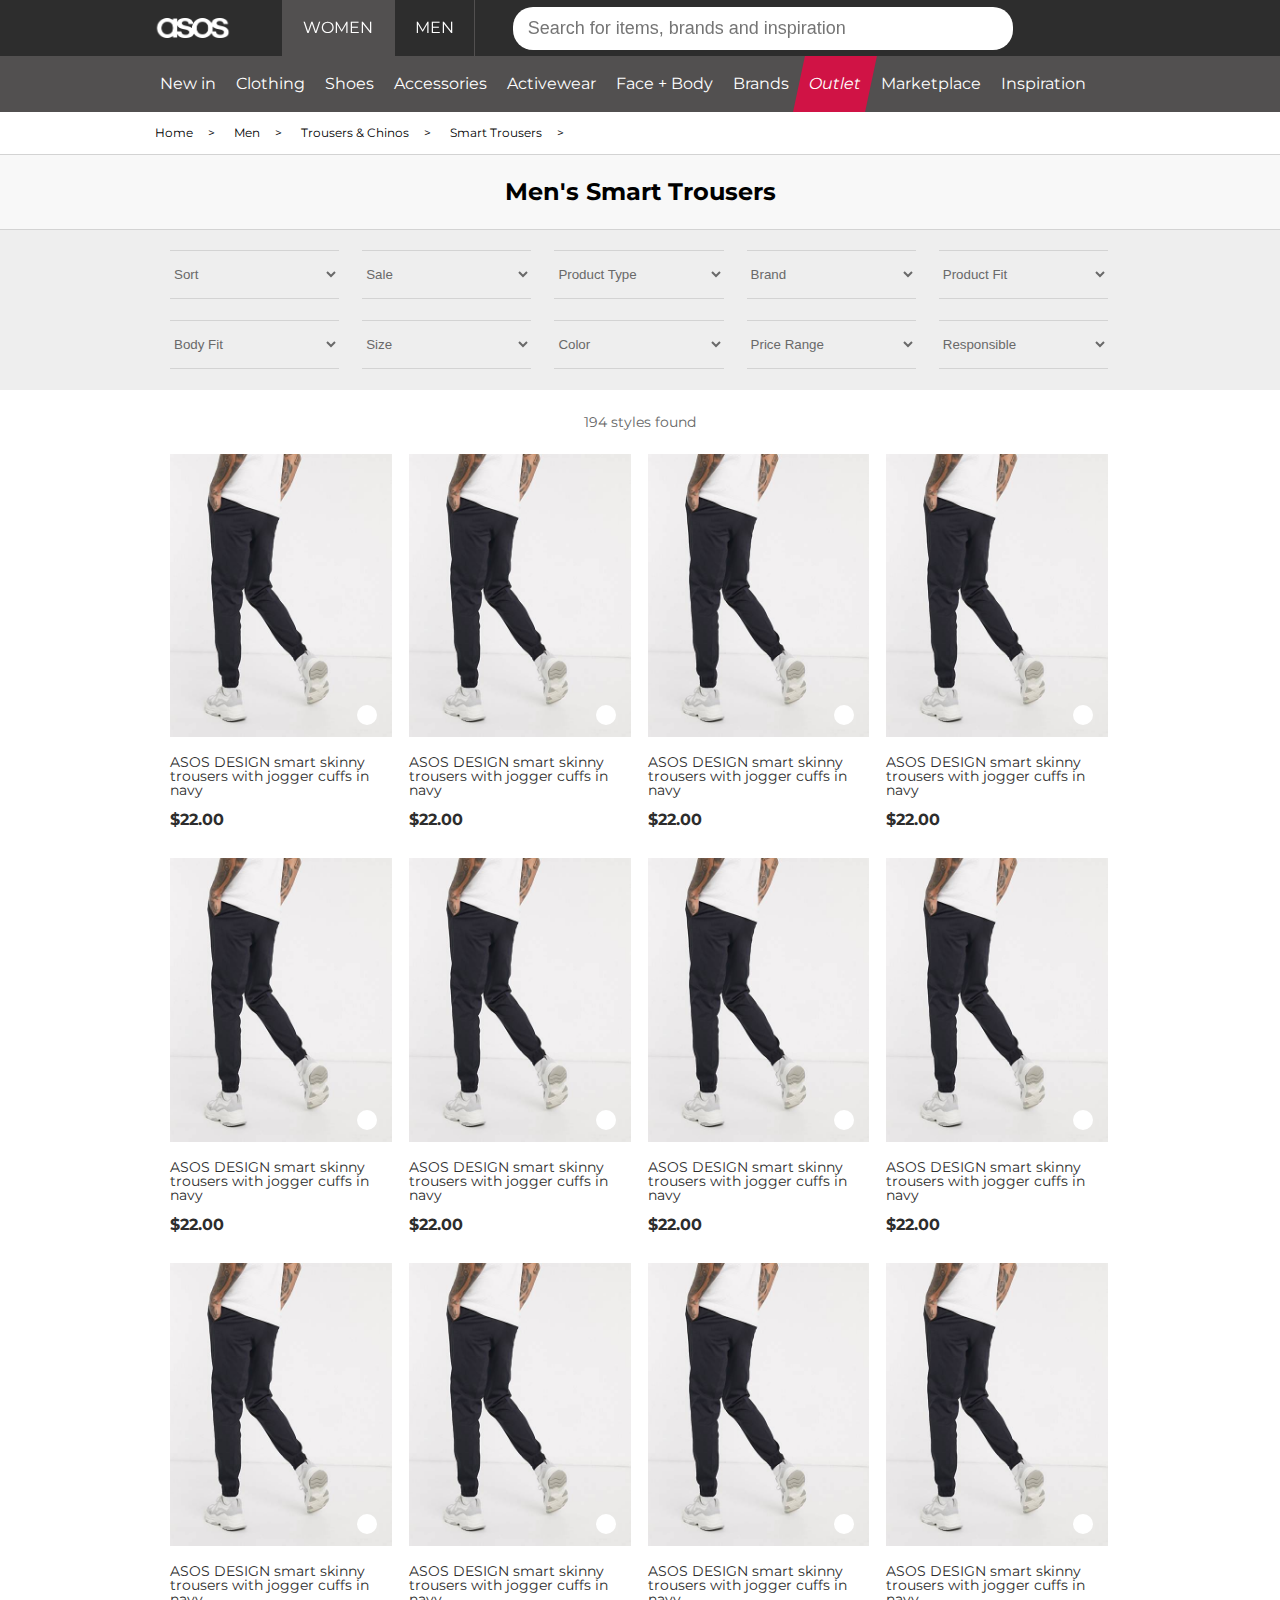
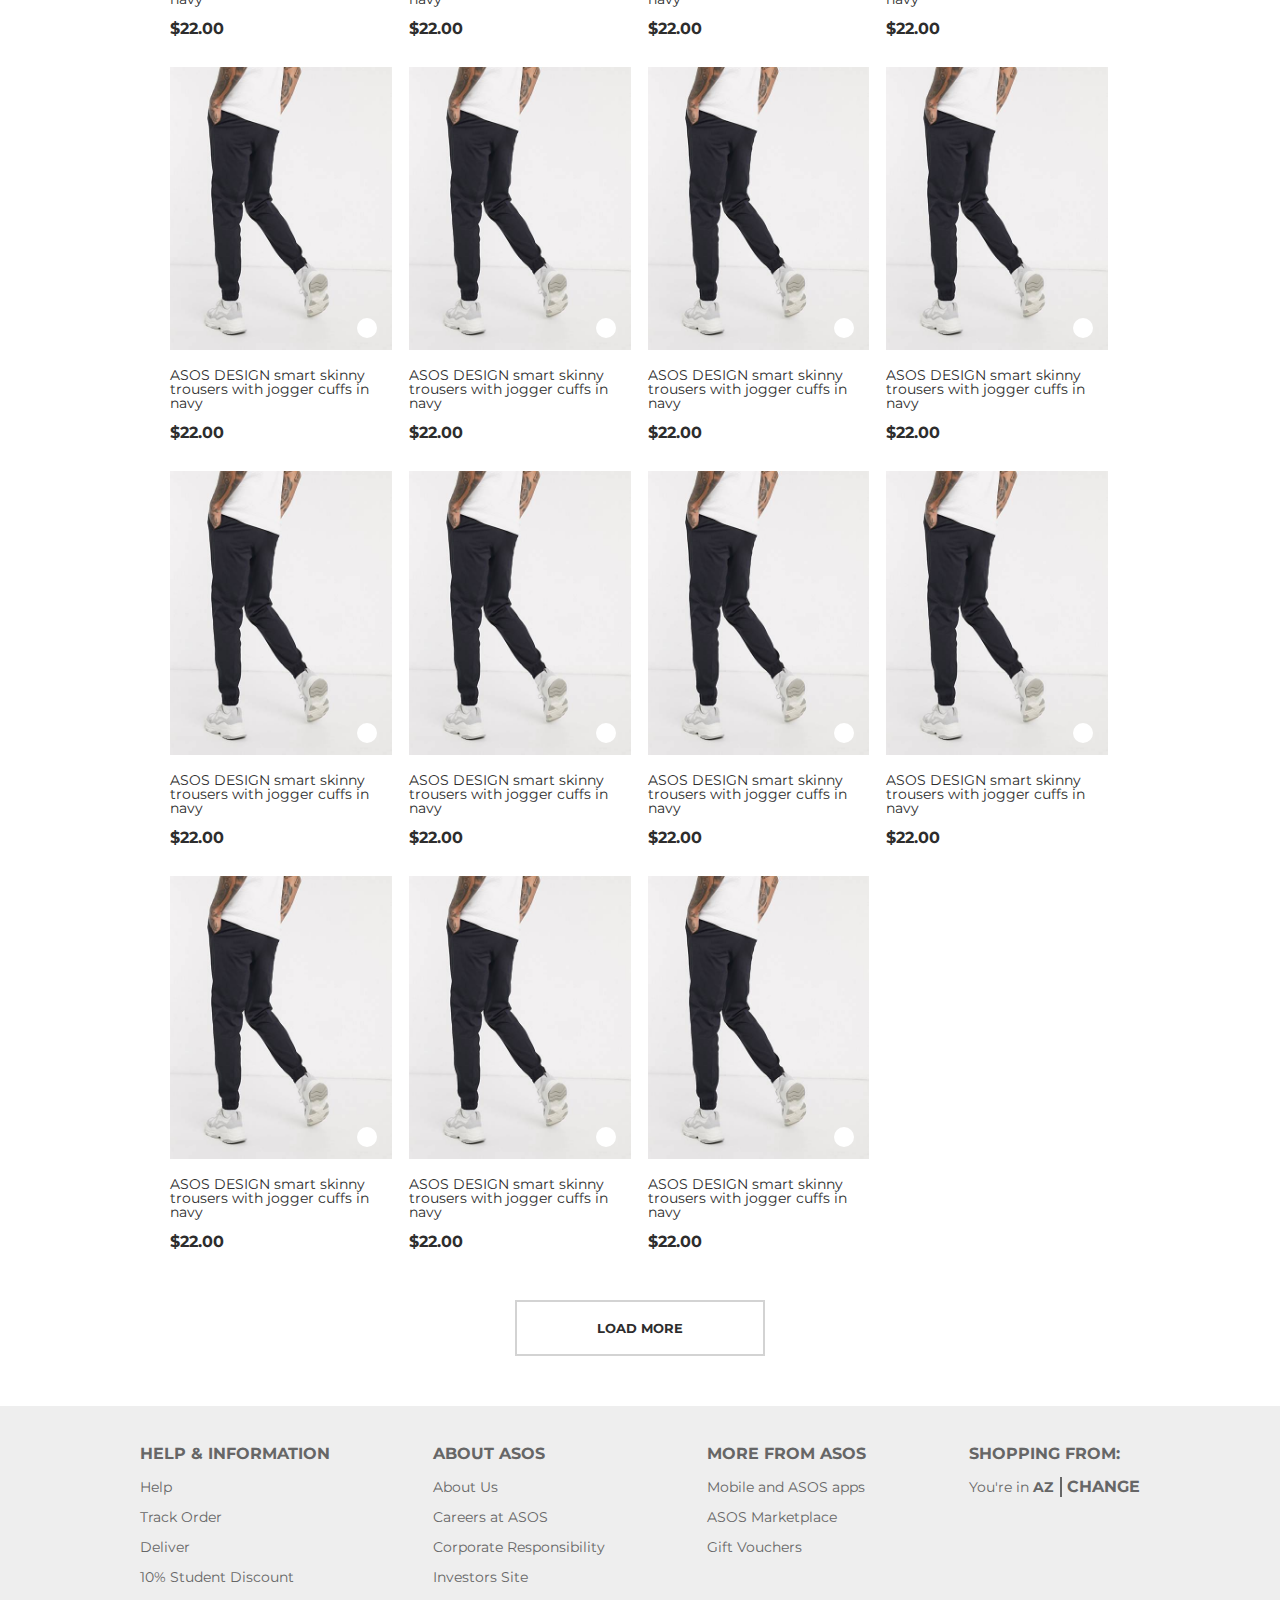
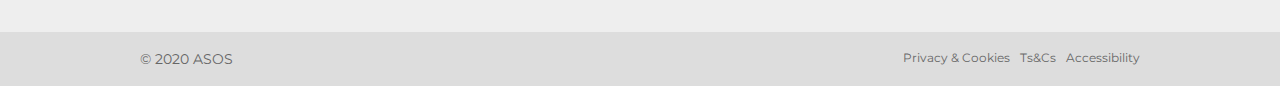
==== clothes-category-page.html @ c5eb44ff "l" ====
<!DOCTYPE html>
<html lang="en">
<head>
    <meta name="viewport" content="width=device-width, initial-scale=1">
    <meta charset="UTF-8">
    <title>Asos</title>
    <link href="https://fonts.googleapis.com/css?family=Montserrat:400,500,600,700,800,900&display=swap"
          rel="stylesheet">
    <link
            rel="stylesheet"
            href="https://use.fontawesome.com/releases/v5.6.3/css/all.css"
            integrity="sha384-UHRtZLI+pbxtHCWp1t77Bi1L4ZtiqrqD80Kn4Z8NTSRyMA2Fd33n5dQ8lWUE00s/"
            crossorigin="anonymous"
    />
    <link rel="stylesheet" href="css/reset.css">
    <link rel="stylesheet" href="css/category-page.css">
    <link rel="stylesheet" href="css/category-page-media.css">
</head>
<body>
<div class="small-screen-search-window">
    <div class="search-window-top">
        <i class="fas fa-times search-window-close-btn"></i>
    </div>
    <div class="search-window-body">
        <div class=" nav-search-bar search-window-search-bar">
            <form action="" class="search-bar-form">
                <input placeholder="Search for items, brands and inspiration" type="text" class="nav-search-bar-input">
            </form>
            <i class="fas fa-search search-bar-icon"></i>
        </div>
    </div>
</div>
<nav class="nav">

    <div class="nav-container container">
        <div class="small-screen-left-menu">
            <div class="left-menu-top">
                <div class="left-menu-close-btn">
                    <i class="fas fa-times"></i>
                </div>
            </div>
            <div class="left-menu-body">
                <div class="left-menu-body-top">
                    <div class="left-menu-body-top-item">
                        <p class="left-menu-body-top-title">Men</p>
                    </div>
                    <div class="left-menu-body-top-item">
                        <p class="left-menu-body-top-title">Women</p>
                    </div>
                </div>
                <div class="left-menu-body-main">
                    <div class="left-menu-body-main-item">
                        <p class="left-menu-body-item-title">Home</p>
                    </div>
                    <div class="left-menu-body-main-item">
                        <p class="left-menu-body-item-title">New In</p>
                    </div>
                    <div class="left-menu-body-main-item">
                        <p class="left-menu-body-item-title"> Clothing</p>
                    </div>
                    <div class="left-menu-body-main-item">
                        <p class="left-menu-body-item-title">Shoes</p>
                    </div>
                    <div class="left-menu-body-main-item">
                        <p class="left-menu-body-item-title">Accessories</p>
                    </div>
                    <div class="left-menu-body-main-item">
                        <p class="left-menu-body-item-title">Activewear</p>
                    </div>
                    <div class="left-menu-body-main-item">
                        <p class="left-menu-body-item-title">Face + Body</p>
                    </div>
                    <div class="left-menu-body-main-item">
                        <p class="left-menu-body-item-title">Brands</p>
                    </div>
                    <div class="left-menu-body-main-item">
                        <p class="left-menu-body-item-title">Outlet</p>
                    </div>
                    <div class="left-menu-body-main-item">
                        <p class="left-menu-body-item-title">Marketplace</p>
                    </div>
                </div>
            </div>
        </div>

        <div class="nav-logo">
            <div class="small-screen-burger-btn">
                <span class="burger-layer"></span>
                <span class="burger-layer"></span>
                <span class="burger-layer"></span>
            </div>
            <img class="nav-logo-img" src="img/logo.png" alt="">
        </div>
        <div class="gender-tabs">
            <div class="gender-tabs-item gender-tabs-item-active">
                <p class="gender-tabs-item-txt">WOMEN</p>
            </div>
            <div class="gender-tabs-item">
                <p class="gender-tabs-item-txt">MEN</p>
            </div>
        </div>
        <div class="nav-search-bar">
            <form action="" class="search-bar-form">
                <input placeholder="Search for items, brands and inspiration" type="text" class="nav-search-bar-input">
            </form>
            <i class="fas fa-search search-bar-icon"></i>
        </div>
        <div class="nav-right">
            <i class="fas fa-search nav-right-icon small-screen-search-icon "></i>
            <i class="far fa-user nav-right-icon nav-right-user-icon"></i>
            <i class="far fa-heart nav-right-icon"></i>
            <i class="fas fa-shopping-bag nav-right-icon"></i>

        </div>
    </div>
</nav>
<nav class="nav-extension-wrapper">

    <div class="nav-extension container">
        <ul class="nav-extension-list ">
            <li class="nav-extension-list-item">New in</li>
            <li class="nav-extension-list-item">Clothing</li>
            <li class="nav-extension-list-item">Shoes</li>
            <li class="nav-extension-list-item">Accessories</li>
            <li class="nav-extension-list-item">Activewear</li>
            <li class="nav-extension-list-item">Face + Body</li>
            <li class="nav-extension-list-item">Brands</li>
            <li class="nav-extension-list-item nav-extension-list-item-active">Outlet</li>
            <li class="nav-extension-list-item">Marketplace</li>
            <li class="nav-extension-list-item">Inspiration</li>
        </ul>
        <div class="nav-extension-item-expanded new-in-expanded  invisible">
            <div class="expanded-window-new-products">
                <h4 class="expanded-item-title">NEW PRODUCTS</h4>
                <ul class="new-products-category-list">
                    <li class="new-products-category-item">View All</li>
                    <li class="new-products-category-item">Clothing</li>
                    <li class="new-products-category-item">Shoes</li>
                    <li class="new-products-category-item">Accessories</li>
                    <li class="new-products-category-item">Face + Body</li>
                    <li class="new-products-category-item">Back in Stock</li>
                    <li class="new-products-category-item">Outlet</li>
                    <li class="new-products-category-item">ASOS Design</li>
                    <li class="new-products-category-item">Trending Now</li>
                </ul>
            </div>
            <div class="expanded-window-shop-by-range">
                <h4 class="expanded-item-title">SHOP BY RANGE</h4>
                <div class="shop-by-range-content">
                    <div class="shop-by-range-item">
                        <img src="img/shp-by-range.jpg" alt="" class="shop-by-range-img">
                    </div>
                    <div class="shop-by-range-item">
                        <img src="img/shp-by-range.jpg" alt="" class="shop-by-range-img">
                    </div>
                    <div class="shop-by-range-item">
                        <img src="img/shp-by-range.jpg" alt="" class="shop-by-range-img">
                    </div>
                    <div class="shop-by-range-item">
                        <img src="img/shp-by-range.jpg" alt="" class="shop-by-range-img">
                    </div>
                </div>
            </div>
            <div class="expanded-window-new-edits">

            </div>
        </div>
        <div class="nav-extension-item-expanded clothing-expanded  invisible">
            <div class="expanded-window-new-products">
                <h4 class="expanded-item-title">SHOP BY PRODUCT</h4>
                <ul class="new-products-category-list">
                    <li class="new-products-category-item">Some text</li>
                    <li class="new-products-category-item">some text</li>
                    <li class="new-products-category-item">dumb text</li>
                    <li class="new-products-category-item">Accessories</li>
                    <li class="new-products-category-item">Face + Body</li>
                    <li class="new-products-category-item">Back in Stock</li>
                    <li class="new-products-category-item">Outlet</li>
                    <li class="new-products-category-item">ASOS Design</li>
                    <li class="new-products-category-item">Trending Now</li>
                </ul>
            </div>
            <div class="expanded-window-shop-by-range">
                <h4 class="expanded-item-title">SHOP BY RANGE</h4>
                <div class="shop-by-range-content">
                    <div class="shop-by-range-item">
                        <img src="img/shp-by-range.jpg" alt="" class="shop-by-range-img">
                    </div>
                    <div class="shop-by-range-item">
                        <img src="img/shp-by-range.jpg" alt="" class="shop-by-range-img">
                    </div>
                    <div class="shop-by-range-item">
                        <img src="img/shp-by-range.jpg" alt="" class="shop-by-range-img">
                    </div>
                    <div class="shop-by-range-item">
                        <img src="img/shp-by-range.jpg" alt="" class="shop-by-range-img">
                    </div>
                </div>
            </div>
            <div class="expanded-window-new-edits">

            </div>
        </div>
        <div class="nav-extension-item-expanded shoes-expanded  invisible">
            <div class="expanded-window-new-products">
                <h4 class="expanded-item-title">3333333</h4>
                <ul class="new-products-category-list">
                    <li class="new-products-category-item">View All</li>
                    <li class="new-products-category-item">Clothing</li>
                    <li class="new-products-category-item">Shoes</li>
                    <li class="new-products-category-item">Accessories</li>
                    <li class="new-products-category-item">Face + Body</li>
                    <li class="new-products-category-item">Back in Stock</li>
                    <li class="new-products-category-item">Outlet</li>
                    <li class="new-products-category-item">ASOS Design</li>
                    <li class="new-products-category-item">Trending Now</li>
                </ul>
            </div>
            <div class="expanded-window-shop-by-range">
                <h4 class="expanded-item-title">SHOP BY RANGE</h4>
                <div class="shop-by-range-content">
                    <div class="shop-by-range-item">
                        <img src="img/shp-by-range.jpg" alt="" class="shop-by-range-img">
                    </div>
                    <div class="shop-by-range-item">
                        <img src="img/shp-by-range.jpg" alt="" class="shop-by-range-img">
                    </div>
                    <div class="shop-by-range-item">
                        <img src="img/shp-by-range.jpg" alt="" class="shop-by-range-img">
                    </div>
                    <div class="shop-by-range-item">
                        <img src="img/shp-by-range.jpg" alt="" class="shop-by-range-img">
                    </div>
                </div>
            </div>
            <div class="expanded-window-new-edits">

            </div>
        </div>
        <div class="nav-extension-item-expanded accessories-expanded  invisible">
            <div class="expanded-window-new-products">
                <h4 class="expanded-item-title">444444444</h4>
                <ul class="new-products-category-list">
                    <li class="new-products-category-item">View All</li>
                    <li class="new-products-category-item">Clothing</li>
                    <li class="new-products-category-item">Shoes</li>
                    <li class="new-products-category-item">Accessories</li>
                    <li class="new-products-category-item">Face + Body</li>
                    <li class="new-products-category-item">Back in Stock</li>
                    <li class="new-products-category-item">Outlet</li>
                    <li class="new-products-category-item">ASOS Design</li>
                    <li class="new-products-category-item">Trending Now</li>
                </ul>
            </div>
            <div class="expanded-window-shop-by-range">
                <h4 class="expanded-item-title">SHOP BY RANGE</h4>
                <div class="shop-by-range-content">
                    <div class="shop-by-range-item">
                        <img src="img/shp-by-range.jpg" alt="" class="shop-by-range-img">
                    </div>
                    <div class="shop-by-range-item">
                        <img src="img/shp-by-range.jpg" alt="" class="shop-by-range-img">
                    </div>
                    <div class="shop-by-range-item">
                        <img src="img/shp-by-range.jpg" alt="" class="shop-by-range-img">
                    </div>
                    <div class="shop-by-range-item">
                        <img src="img/shp-by-range.jpg" alt="" class="shop-by-range-img">
                    </div>
                </div>
            </div>
            <div class="expanded-window-new-edits">

            </div>
        </div>
        <div class="nav-extension-item-expanded activewear-expanded  invisible">
            <div class="expanded-window-new-products">
                <h4 class="expanded-item-title">55555555</h4>
                <ul class="new-products-category-list">
                    <li class="new-products-category-item">View All</li>
                    <li class="new-products-category-item">Clothing</li>
                    <li class="new-products-category-item">Shoes</li>
                    <li class="new-products-category-item">Accessories</li>
                    <li class="new-products-category-item">Face + Body</li>
                    <li class="new-products-category-item">Back in Stock</li>
                    <li class="new-products-category-item">Outlet</li>
                    <li class="new-products-category-item">ASOS Design</li>
                    <li class="new-products-category-item">Trending Now</li>
                </ul>
            </div>
            <div class="expanded-window-shop-by-range">
                <h4 class="expanded-item-title">SHOP BY RANGE</h4>
                <div class="shop-by-range-content">
                    <div class="shop-by-range-item">
                        <img src="img/shp-by-range.jpg" alt="" class="shop-by-range-img">
                    </div>
                    <div class="shop-by-range-item">
                        <img src="img/shp-by-range.jpg" alt="" class="shop-by-range-img">
                    </div>
                    <div class="shop-by-range-item">
                        <img src="img/shp-by-range.jpg" alt="" class="shop-by-range-img">
                    </div>
                    <div class="shop-by-range-item">
                        <img src="img/shp-by-range.jpg" alt="" class="shop-by-range-img">
                    </div>
                </div>
            </div>
            <div class="expanded-window-new-edits">

            </div>
        </div>
        <div class="nav-extension-item-expanded face-body-expanded  invisible">
            <div class="expanded-window-new-products">
                <h4 class="expanded-item-title">666666</h4>
                <ul class="new-products-category-list">
                    <li class="new-products-category-item">View All</li>
                    <li class="new-products-category-item">Clothing</li>
                    <li class="new-products-category-item">Shoes</li>
                    <li class="new-products-category-item">Accessories</li>
                    <li class="new-products-category-item">Face + Body</li>
                    <li class="new-products-category-item">Back in Stock</li>
                    <li class="new-products-category-item">Outlet</li>
                    <li class="new-products-category-item">ASOS Design</li>
                    <li class="new-products-category-item">Trending Now</li>
                </ul>
            </div>
            <div class="expanded-window-shop-by-range">
                <h4 class="expanded-item-title">SHOP BY RANGE</h4>
                <div class="shop-by-range-content">
                    <div class="shop-by-range-item">
                        <img src="img/shp-by-range.jpg" alt="" class="shop-by-range-img">
                    </div>
                    <div class="shop-by-range-item">
                        <img src="img/shp-by-range.jpg" alt="" class="shop-by-range-img">
                    </div>
                    <div class="shop-by-range-item">
                        <img src="img/shp-by-range.jpg" alt="" class="shop-by-range-img">
                    </div>
                    <div class="shop-by-range-item">
                        <img src="img/shp-by-range.jpg" alt="" class="shop-by-range-img">
                    </div>
                </div>
            </div>
            <div class="expanded-window-new-edits">

            </div>
        </div>
        <div class="nav-extension-item-expanded brands-expanded  invisible">
            <div class="expanded-window-new-products">
                <h4 class="expanded-item-title">77777777</h4>
                <ul class="new-products-category-list">
                    <li class="new-products-category-item">View All</li>
                    <li class="new-products-category-item">Clothing</li>
                    <li class="new-products-category-item">Shoes</li>
                    <li class="new-products-category-item">Accessories</li>
                    <li class="new-products-category-item">Face + Body</li>
                    <li class="new-products-category-item">Back in Stock</li>
                    <li class="new-products-category-item">Outlet</li>
                    <li class="new-products-category-item">ASOS Design</li>
                    <li class="new-products-category-item">Trending Now</li>
                </ul>
            </div>
            <div class="expanded-window-shop-by-range">
                <h4 class="expanded-item-title">SHOP BY RANGE</h4>
                <div class="shop-by-range-content">
                    <div class="shop-by-range-item">
                        <img src="img/shp-by-range.jpg" alt="" class="shop-by-range-img">
                    </div>
                    <div class="shop-by-range-item">
                        <img src="img/shp-by-range.jpg" alt="" class="shop-by-range-img">
                    </div>
                    <div class="shop-by-range-item">
                        <img src="img/shp-by-range.jpg" alt="" class="shop-by-range-img">
                    </div>
                    <div class="shop-by-range-item">
                        <img src="img/shp-by-range.jpg" alt="" class="shop-by-range-img">
                    </div>
                </div>
            </div>
            <div class="expanded-window-new-edits">

            </div>
        </div>
        <div class="nav-extension-item-expanded outlet-expanded  invisible">
            <div class="expanded-window-new-products">
                <h4 class="expanded-item-title">8888888</h4>
                <ul class="new-products-category-list">
                    <li class="new-products-category-item">View All</li>
                    <li class="new-products-category-item">Clothing</li>
                    <li class="new-products-category-item">Shoes</li>
                    <li class="new-products-category-item">Accessories</li>
                    <li class="new-products-category-item">Face + Body</li>
                    <li class="new-products-category-item">Back in Stock</li>
                    <li class="new-products-category-item">Outlet</li>
                    <li class="new-products-category-item">ASOS Design</li>
                    <li class="new-products-category-item">Trending Now</li>
                </ul>
            </div>
            <div class="expanded-window-shop-by-range">
                <h4 class="expanded-item-title">SHOP BY RANGE</h4>
                <div class="shop-by-range-content">
                    <div class="shop-by-range-item">
                        <img src="img/shp-by-range.jpg" alt="" class="shop-by-range-img">
                    </div>
                    <div class="shop-by-range-item">
                        <img src="img/shp-by-range.jpg" alt="" class="shop-by-range-img">
                    </div>
                    <div class="shop-by-range-item">
                        <img src="img/shp-by-range.jpg" alt="" class="shop-by-range-img">
                    </div>
                    <div class="shop-by-range-item">
                        <img src="img/shp-by-range.jpg" alt="" class="shop-by-range-img">
                    </div>
                </div>
            </div>
            <div class="expanded-window-new-edits">

            </div>
        </div>
        <div class="nav-extension-item-expanded marketplace-expanded  invisible">
            <div class="expanded-window-new-products">
                <h4 class="expanded-item-title">99999999</h4>
                <ul class="new-products-category-list">
                    <li class="new-products-category-item">View All</li>
                    <li class="new-products-category-item">Clothing</li>
                    <li class="new-products-category-item">Shoes</li>
                    <li class="new-products-category-item">Accessories</li>
                    <li class="new-products-category-item">Face + Body</li>
                    <li class="new-products-category-item">Back in Stock</li>
                    <li class="new-products-category-item">Outlet</li>
                    <li class="new-products-category-item">ASOS Design</li>
                    <li class="new-products-category-item">Trending Now</li>
                </ul>
            </div>
            <div class="expanded-window-shop-by-range">
                <h4 class="expanded-item-title">SHOP BY RANGE</h4>
                <div class="shop-by-range-content">
                    <div class="shop-by-range-item">
                        <img src="img/shp-by-range.jpg" alt="" class="shop-by-range-img">
                    </div>
                    <div class="shop-by-range-item">
                        <img src="img/shp-by-range.jpg" alt="" class="shop-by-range-img">
                    </div>
                    <div class="shop-by-range-item">
                        <img src="img/shp-by-range.jpg" alt="" class="shop-by-range-img">
                    </div>
                    <div class="shop-by-range-item">
                        <img src="img/shp-by-range.jpg" alt="" class="shop-by-range-img">
                    </div>
                </div>
            </div>
            <div class="expanded-window-new-edits">

            </div>
        </div>
        <div class="nav-extension-item-expanded inspiration-expanded  invisible">
            <div class="expanded-window-new-products">
                <h4 class="expanded-item-title">10101010110</h4>
                <ul class="new-products-category-list">
                    <li class="new-products-category-item">View All</li>
                    <li class="new-products-category-item">Clothing</li>
                    <li class="new-products-category-item">Shoes</li>
                    <li class="new-products-category-item">Accessories</li>
                    <li class="new-products-category-item">Face + Body</li>
                    <li class="new-products-category-item">Back in Stock</li>
                    <li class="new-products-category-item">Outlet</li>
                    <li class="new-products-category-item">ASOS Design</li>
                    <li class="new-products-category-item">Trending Now</li>
                </ul>
            </div>
            <div class="expanded-window-shop-by-range">
                <h4 class="expanded-item-title">SHOP BY RANGE</h4>
                <div class="shop-by-range-content">
                    <div class="shop-by-range-item">
                        <img src="img/shp-by-range.jpg" alt="" class="shop-by-range-img">
                    </div>
                    <div class="shop-by-range-item">
                        <img src="img/shp-by-range.jpg" alt="" class="shop-by-range-img">
                    </div>
                    <div class="shop-by-range-item">
                        <img src="img/shp-by-range.jpg" alt="" class="shop-by-range-img">
                    </div>
                    <div class="shop-by-range-item">
                        <img src="img/shp-by-range.jpg" alt="" class="shop-by-range-img">
                    </div>
                </div>
            </div>
            <div class="expanded-window-new-edits">

            </div>
        </div>
    </div>

</nav>

<div class="page-history-path container">
    <a class="visited-path-item">Home</a>
    <a class="visited-path-item">Men</a>
    <a class="visited-path-item">Trousers & Chinos</a>
    <a class="visited-path-item visited-path-item-active">Smart Trousers</a>
</div>
<div class="category-title">
    <h2 class="category-title-txt">Men's Smart Trousers</h2>
</div>
<div class="small-screen-filter-menu">
    <div class="filter-menu-tab small-screen-filter-menu-sort-tab">
        <p class="filter-menu-tab-title small-screen-filter-menu-sort-tab-txt">SORT</p>
        <div class="filter-menu-tab-sort-expanded hidden">
            <div class="filter-menu-tab-sort-expanded-item">Our Favorites</div>
            <div class="filter-menu-tab-sort-expanded-item">What's New</div>
            <div class="filter-menu-tab-sort-expanded-item">Price High to Low</div>
            <div class="filter-menu-tab-sort-expanded-item">Price Low to High</div>
        </div>
    </div>
    <div class="filter-menu-tab">
        <p class="filter-menu-tab-title">FILTER</p>
    </div>
</div>
<div class="category-filters">
    <div class="category-filters-container container">
        <select name="sort" id="sort" class="filter-select">
            <option value="default" disabled selected>Sort</option>

            <option value="our-favorites" class="sort-option">Our Favorites</option>
            <option value="whats-new" class="sort-option">What's New</option>
            <option value="high-to-low" class="sort-option">Price High to Low</option>
            <option value="low-to-high" class="sort-option">Price Low to High</option>
        </select>
        <select name="sort" id="sale" class="filter-select">
            <option value="default" disabled selected>Sale</option>
            <option value="our-favorites" class="sort-option">Our Favorites</option>
            <option value="whats-new" class="sort-option">What's New</option>
            <option value="high-to-low" class="sort-option">Price High to Low</option>
            <option value="low-to-high" class="sort-option">Price Low to High</option>
        </select>
        <select name="sort" id="type" class="filter-select">
            <option value="default" disabled selected>Product Type</option>
            <option value="our-favorites" class="sort-option">Our Favorites</option>
            <option value="whats-new" class="sort-option">What's New</option>
            <option value="high-to-low" class="sort-option">Price High to Low</option>
            <option value="low-to-high" class="sort-option">Price Low to High</option>
        </select>
        <select name="sort" id="brand" class="filter-select">
            <option value="default" disabled selected>Brand</option>

            <option value="our-favorites" class="sort-option">Our Favorites</option>
            <option value="whats-new" class="sort-option">What's New</option>
            <option value="high-to-low" class="sort-option">Price High to Low</option>
            <option value="low-to-high" class="sort-option">Price Low to High</option>
        </select>
        <select name="sort" id="fit" class="filter-select">
            <option value="default" disabled selected>Product Fit</option>
            <option value="our-favorites" class="sort-option">Our Favorites</option>
            <option value="whats-new" class="sort-option">What's New</option>
            <option value="high-to-low" class="sort-option">Price High to Low</option>
            <option value="low-to-high" class="sort-option">Price Low to High</option>
        </select>
        <select name="sort" id="body-fit" class="filter-select">
            <option value="default" disabled selected>Body Fit</option>

            <option value="our-favorites" class="sort-option">Our Favorites</option>
            <option value="whats-new" class="sort-option">What's New</option>
            <option value="high-to-low" class="sort-option">Price High to Low</option>
            <option value="low-to-high" class="sort-option">Price Low to High</option>
        </select>
        <select name="sort" id="size" class="filter-select">
            <option value="default" disabled selected>Size</option>

            <option value="our-favorites" class="sort-option">Our Favorites</option>
            <option value="whats-new" class="sort-option">What's New</option>
            <option value="high-to-low" class="sort-option">Price High to Low</option>
            <option value="low-to-high" class="sort-option">Price Low to High</option>
        </select>
        <select name="sort" id="color" class="filter-select">
            <option value="default" disabled selected>Color</option>

            <option value="our-favorites" class="sort-option">Our Favorites</option>
            <option value="whats-new" class="sort-option">What's New</option>
            <option value="high-to-low" class="sort-option">Price High to Low</option>
            <option value="low-to-high" class="sort-option">Price Low to High</option>
        </select>
        <select name="sort" id="price-range" class="filter-select">
            <option value="default" disabled selected>Price Range</option>

            <option value="our-favorites" class="sort-option">Our Favorites</option>
            <option value="whats-new" class="sort-option">What's New</option>
            <option value="high-to-low" class="sort-option">Price High to Low</option>
            <option value="low-to-high" class="sort-option">Price Low to High</option>
        </select>
        <select name="sort" id="responsible" class="filter-select">
            <option value="default" disabled selected>Responsible</option>

            <option value="our-favorites" class="sort-option">Our Favorites</option>
            <option value="whats-new" class="sort-option">What's New</option>
            <option value="high-to-low" class="sort-option">Price High to Low</option>
            <option value="low-to-high" class="sort-option">Price Low to High</option>
        </select>

    </div>
</div>

<div class="category-items-container container">
    <div class="found-items-count">
        <p class="found-items-count-txt">194 styles found</p>
    </div>
    <div class="found-items">
        <div class="single-found-item">
            <div class="single-found-item-img-wrapper">
                <img src="img/found-item.jpg" alt="" class="single-found-item-img">
                <div class="single-found-item-fav-btn">
                    <i class="far fa-heart single-found-item-fav-btn-icon"></i>
                </div>
            </div>
            <div class="single-found-item-details">
                <p class="single-found-item-title">
                    ASOS DESIGN smart skinny trousers with jogger cuffs in navy
                </p>
                <p class="single-found-item-price">
                    $22.00
                </p>
            </div>
        </div>
        <div class="single-found-item">
            <div class="single-found-item-img-wrapper">
                <img src="img/found-item.jpg" alt="" class="single-found-item-img">
                <div class="single-found-item-fav-btn">
                    <i class="far fa-heart single-found-item-fav-btn-icon"></i>
                </div>
            </div>
            <div class="single-found-item-details">
                <p class="single-found-item-title">
                    ASOS DESIGN smart skinny trousers with jogger cuffs in navy
                </p>
                <p class="single-found-item-price">
                    $22.00
                </p>
            </div>
        </div>
        <div class="single-found-item">
            <div class="single-found-item-img-wrapper">
                <img src="img/found-item.jpg" alt="" class="single-found-item-img">
                <div class="single-found-item-fav-btn">
                    <i class="far fa-heart single-found-item-fav-btn-icon"></i>
                </div>
            </div>
            <div class="single-found-item-details">
                <p class="single-found-item-title">
                    ASOS DESIGN smart skinny trousers with jogger cuffs in navy
                </p>
                <p class="single-found-item-price">
                    $22.00
                </p>
            </div>
        </div>
        <div class="single-found-item">
            <div class="single-found-item-img-wrapper">
                <img src="img/found-item.jpg" alt="" class="single-found-item-img">
                <div class="single-found-item-fav-btn">
                    <i class="far fa-heart single-found-item-fav-btn-icon"></i>
                </div>
            </div>
            <div class="single-found-item-details">
                <p class="single-found-item-title">
                    ASOS DESIGN smart skinny trousers with jogger cuffs in navy
                </p>
                <p class="single-found-item-price">
                    $22.00
                </p>
            </div>
        </div>
        <div class="single-found-item">
            <div class="single-found-item-img-wrapper">
                <img src="img/found-item.jpg" alt="" class="single-found-item-img">
                <div class="single-found-item-fav-btn">
                    <i class="far fa-heart single-found-item-fav-btn-icon"></i>
                </div>
            </div>
            <div class="single-found-item-details">
                <p class="single-found-item-title">
                    ASOS DESIGN smart skinny trousers with jogger cuffs in navy
                </p>
                <p class="single-found-item-price">
                    $22.00
                </p>
            </div>
        </div>
        <div class="single-found-item">
            <div class="single-found-item-img-wrapper">
                <img src="img/found-item.jpg" alt="" class="single-found-item-img">
                <div class="single-found-item-fav-btn">
                    <i class="far fa-heart single-found-item-fav-btn-icon"></i>
                </div>
            </div>
            <div class="single-found-item-details">
                <p class="single-found-item-title">
                    ASOS DESIGN smart skinny trousers with jogger cuffs in navy
                </p>
                <p class="single-found-item-price">
                    $22.00
                </p>
            </div>
        </div>
        <div class="single-found-item">
            <div class="single-found-item-img-wrapper">
                <img src="img/found-item.jpg" alt="" class="single-found-item-img">
                <div class="single-found-item-fav-btn">
                    <i class="far fa-heart single-found-item-fav-btn-icon"></i>
                </div>
            </div>
            <div class="single-found-item-details">
                <p class="single-found-item-title">
                    ASOS DESIGN smart skinny trousers with jogger cuffs in navy
                </p>
                <p class="single-found-item-price">
                    $22.00
                </p>
            </div>
        </div>
        <div class="single-found-item">
            <div class="single-found-item-img-wrapper">
                <img src="img/found-item.jpg" alt="" class="single-found-item-img">
                <div class="single-found-item-fav-btn">
                    <i class="far fa-heart single-found-item-fav-btn-icon"></i>
                </div>
            </div>
            <div class="single-found-item-details">
                <p class="single-found-item-title">
                    ASOS DESIGN smart skinny trousers with jogger cuffs in navy
                </p>
                <p class="single-found-item-price">
                    $22.00
                </p>
            </div>
        </div>
        <div class="single-found-item">
            <div class="single-found-item-img-wrapper">
                <img src="img/found-item.jpg" alt="" class="single-found-item-img">
                <div class="single-found-item-fav-btn">
                    <i class="far fa-heart single-found-item-fav-btn-icon"></i>
                </div>
            </div>
            <div class="single-found-item-details">
                <p class="single-found-item-title">
                    ASOS DESIGN smart skinny trousers with jogger cuffs in navy
                </p>
                <p class="single-found-item-price">
                    $22.00
                </p>
            </div>
        </div>
        <div class="single-found-item">
            <div class="single-found-item-img-wrapper">
                <img src="img/found-item.jpg" alt="" class="single-found-item-img">
                <div class="single-found-item-fav-btn">
                    <i class="far fa-heart single-found-item-fav-btn-icon"></i>
                </div>
            </div>
            <div class="single-found-item-details">
                <p class="single-found-item-title">
                    ASOS DESIGN smart skinny trousers with jogger cuffs in navy
                </p>
                <p class="single-found-item-price">
                    $22.00
                </p>
            </div>
        </div>
        <div class="single-found-item">
            <div class="single-found-item-img-wrapper">
                <img src="img/found-item.jpg" alt="" class="single-found-item-img">
                <div class="single-found-item-fav-btn">
                    <i class="far fa-heart single-found-item-fav-btn-icon"></i>
                </div>
            </div>
            <div class="single-found-item-details">
                <p class="single-found-item-title">
                    ASOS DESIGN smart skinny trousers with jogger cuffs in navy
                </p>
                <p class="single-found-item-price">
                    $22.00
                </p>
            </div>
        </div>
        <div class="single-found-item">
            <div class="single-found-item-img-wrapper">
                <img src="img/found-item.jpg" alt="" class="single-found-item-img">
                <div class="single-found-item-fav-btn">
                    <i class="far fa-heart single-found-item-fav-btn-icon"></i>
                </div>
            </div>
            <div class="single-found-item-details">
                <p class="single-found-item-title">
                    ASOS DESIGN smart skinny trousers with jogger cuffs in navy
                </p>
                <p class="single-found-item-price">
                    $22.00
                </p>
            </div>
        </div>
        <div class="single-found-item">
            <div class="single-found-item-img-wrapper">
                <img src="img/found-item.jpg" alt="" class="single-found-item-img">
                <div class="single-found-item-fav-btn">
                    <i class="far fa-heart single-found-item-fav-btn-icon"></i>
                </div>
            </div>
            <div class="single-found-item-details">
                <p class="single-found-item-title">
                    ASOS DESIGN smart skinny trousers with jogger cuffs in navy
                </p>
                <p class="single-found-item-price">
                    $22.00
                </p>
            </div>
        </div>
        <div class="single-found-item">
            <div class="single-found-item-img-wrapper">
                <img src="img/found-item.jpg" alt="" class="single-found-item-img">
                <div class="single-found-item-fav-btn">
                    <i class="far fa-heart single-found-item-fav-btn-icon"></i>
                </div>
            </div>
            <div class="single-found-item-details">
                <p class="single-found-item-title">
                    ASOS DESIGN smart skinny trousers with jogger cuffs in navy
                </p>
                <p class="single-found-item-price">
                    $22.00
                </p>
            </div>
        </div>
        <div class="single-found-item">
            <div class="single-found-item-img-wrapper">
                <img src="img/found-item.jpg" alt="" class="single-found-item-img">
                <div class="single-found-item-fav-btn">
                    <i class="far fa-heart single-found-item-fav-btn-icon"></i>
                </div>
            </div>
            <div class="single-found-item-details">
                <p class="single-found-item-title">
                    ASOS DESIGN smart skinny trousers with jogger cuffs in navy
                </p>
                <p class="single-found-item-price">
                    $22.00
                </p>
            </div>
        </div>
        <div class="single-found-item">
            <div class="single-found-item-img-wrapper">
                <img src="img/found-item.jpg" alt="" class="single-found-item-img">
                <div class="single-found-item-fav-btn">
                    <i class="far fa-heart single-found-item-fav-btn-icon"></i>
                </div>
            </div>
            <div class="single-found-item-details">
                <p class="single-found-item-title">
                    ASOS DESIGN smart skinny trousers with jogger cuffs in navy
                </p>
                <p class="single-found-item-price">
                    $22.00
                </p>
            </div>
        </div>
        <div class="single-found-item">
            <div class="single-found-item-img-wrapper">
                <img src="img/found-item.jpg" alt="" class="single-found-item-img">
                <div class="single-found-item-fav-btn">
                    <i class="far fa-heart single-found-item-fav-btn-icon"></i>
                </div>
            </div>
            <div class="single-found-item-details">
                <p class="single-found-item-title">
                    ASOS DESIGN smart skinny trousers with jogger cuffs in navy
                </p>
                <p class="single-found-item-price">
                    $22.00
                </p>
            </div>
        </div>
        <div class="single-found-item">
            <div class="single-found-item-img-wrapper">
                <img src="img/found-item.jpg" alt="" class="single-found-item-img">
                <div class="single-found-item-fav-btn">
                    <i class="far fa-heart single-found-item-fav-btn-icon"></i>
                </div>
            </div>
            <div class="single-found-item-details">
                <p class="single-found-item-title">
                    ASOS DESIGN smart skinny trousers with jogger cuffs in navy
                </p>
                <p class="single-found-item-price">
                    $22.00
                </p>
            </div>
        </div>
        <div class="single-found-item">
            <div class="single-found-item-img-wrapper">
                <img src="img/found-item.jpg" alt="" class="single-found-item-img">
                <div class="single-found-item-fav-btn">
                    <i class="far fa-heart single-found-item-fav-btn-icon"></i>
                </div>
            </div>
            <div class="single-found-item-details">
                <p class="single-found-item-title">
                    ASOS DESIGN smart skinny trousers with jogger cuffs in navy
                </p>
                <p class="single-found-item-price">
                    $22.00
                </p>
            </div>
        </div>
        <div class="single-found-item">
            <div class="single-found-item-img-wrapper">
                <img src="img/found-item.jpg" alt="" class="single-found-item-img">
                <div class="single-found-item-fav-btn">
                    <i class="far fa-heart single-found-item-fav-btn-icon"></i>
                </div>
            </div>
            <div class="single-found-item-details">
                <p class="single-found-item-title">
                    ASOS DESIGN smart skinny trousers with jogger cuffs in navy
                </p>
                <p class="single-found-item-price">
                    $22.00
                </p>
            </div>
        </div>
        <div class="single-found-item">
            <div class="single-found-item-img-wrapper">
                <img src="img/found-item.jpg" alt="" class="single-found-item-img">
                <div class="single-found-item-fav-btn">
                    <i class="far fa-heart single-found-item-fav-btn-icon"></i>
                </div>
            </div>
            <div class="single-found-item-details">
                <p class="single-found-item-title">
                    ASOS DESIGN smart skinny trousers with jogger cuffs in navy
                </p>
                <p class="single-found-item-price">
                    $22.00
                </p>
            </div>
        </div>
        <div class="single-found-item">
            <div class="single-found-item-img-wrapper">
                <img src="img/found-item.jpg" alt="" class="single-found-item-img">
                <div class="single-found-item-fav-btn">
                    <i class="far fa-heart single-found-item-fav-btn-icon"></i>
                </div>
            </div>
            <div class="single-found-item-details">
                <p class="single-found-item-title">
                    ASOS DESIGN smart skinny trousers with jogger cuffs in navy
                </p>
                <p class="single-found-item-price">
                    $22.00
                </p>
            </div>
        </div>
        <div class="single-found-item">
            <div class="single-found-item-img-wrapper">
                <img src="img/found-item.jpg" alt="" class="single-found-item-img">
                <div class="single-found-item-fav-btn">
                    <i class="far fa-heart single-found-item-fav-btn-icon"></i>
                </div>
            </div>
            <div class="single-found-item-details">
                <p class="single-found-item-title">
                    ASOS DESIGN smart skinny trousers with jogger cuffs in navy
                </p>
                <p class="single-found-item-price">
                    $22.00
                </p>
            </div>
        </div>

    </div>
    <button class="category-items-load-more-btn">LOAD MORE</button>
</div>
<footer>
    <div class="footer-menus-container container">
        <div class="footer-menu">
            <h4 class="footer-menu-title">HELP & INFORMATION</h4>
            <ul class="footer-menu-list">
                <li class="footer-menu-list-item">Help</li>
                <li class="footer-menu-list-item">Track Order</li>
                <li class="footer-menu-list-item">Deliver</li>
                <li class="footer-menu-list-item">10% Student Discount</li>
            </ul>
        </div>
        <div class="footer-menu">
            <h4 class="footer-menu-title">ABOUT ASOS</h4>
            <ul class="footer-menu-list">
                <li class="footer-menu-list-item">About Us</li>
                <li class="footer-menu-list-item">Careers at ASOS</li>
                <li class="footer-menu-list-item">Corporate Responsibility</li>
                <li class="footer-menu-list-item">Investors Site</li>
            </ul>
        </div>
        <div class="footer-menu">
            <h4 class="footer-menu-title">MORE FROM ASOS</h4>
            <ul class="footer-menu-list">
                <li class="footer-menu-list-item">Mobile and ASOS apps</li>
                <li class="footer-menu-list-item">ASOS Marketplace</li>
                <li class="footer-menu-list-item">Gift Vouchers</li>
            </ul>
        </div>
        <div class="footer-menu">
            <h4 class="footer-menu-title">SHOPPING FROM:</h4>
            <p class="footer-menu-list-item footer-region">You're in <span class="region-name">AZ</span></p>
            <a href="#" class="change-region-btn">CHANGE</a>
        </div>
    </div>
    <div class="footer-bottom ">
        <div class="footer-bottom-container container">
            <div class="footer-bottom-left">
                <p class="footer-bottom-txt">© 2020 ASOS</p>
            </div>
            <div class="footer-bottom-right">
                <a href="#" class="footer-bottom-right-link">Privacy & Cookies</a>
                <a href="#" class="footer-bottom-right-link">Ts&Cs</a>
                <a href="#" class="footer-bottom-right-link">Accessibility</a>
            </div>
        </div>
    </div>
</footer>
<script src="js/main.js"></script>
<script src="js/category-page.js"></script>
</body>
</html>
---- css/category-page.css ----
@import "main.css";


.visited-path-item{
    display: inline-block;
    padding: 15px 0px 15px 15px;
    font-size: 12px;
}

.visited-path-item:after{
    content: '>';
    display: inline-block;
    margin-left: 15px;
}

.category-title{
    padding:25px 0px;
    text-align: center;
    font-size: 24px;
    font-weight: bold;
    background-color: #f8f8f8;
    border-top: 1px solid lightgrey;
    border-bottom: 1px solid lightgrey;
}

.category-filters{
    background-color: #eeeeee;
    padding: 20px 0px 0px;

}
.category-filters-container{
    /*display: flex;*/
    /*justify-content: space-between;*/
    /*flex-wrap: wrap;*/
}
.filter-select{
    border: none;
    padding: 15px 0px;
    border-bottom: 1px solid lightgrey;
    border-top: 1px solid lightgrey;
    background-color: #eee;
    color: dimgrey;
    width: 15%;
    margin: 0 21px 21px 0px;
}
.filter-select:nth-child(6n){
    margin-right: 0px;
}

.filter-select option{
  border: none;
    font-size: 16px;
}

.found-items-count{
    text-align: center;
    padding: 25px 0px;
    font-size: 14px;
    color: #666;
}
.found-items{
    display: flex;
    flex-wrap: wrap;
    justify-content: flex-start;
}
.single-found-item{
    width: 24%;
    color: #2d2d2d;
    margin:0px 17px 30px 0px;
}
.single-found-item:nth-child(4n){
    margin-right: 0;
}
.single-found-item-img-wrapper{
    width: 100%;
    position: relative;
}
.single-found-item-img{
    width: 100%;
}

.single-found-item-fav-btn{
    padding: 10px;
    border-radius: 50%;
    background-color: white;
    position: absolute;
    right: 15px;
    bottom: 15px;
    cursor: pointer;
}

.single-found-item-fav-btn-icon{
    font-size: 20px;
}

.single-found-item-details{
    width: 100%;
}

.single-found-item-title{
    font-size: 14px;
    padding: 15px 0px;
}
.single-found-item-price{
    font-weight: bold;
}

.category-items-load-more-btn{
    padding: 18px 80px;
    background-color: #fff;
    border: 2px solid lightgrey;
    color: #2d2d2d;
    font-weight: bold;
    font-family: "Montserrat", sans-serif;
    margin-top: 20px;
}

.category-items-container{
    display: flex;
    flex-direction: column;
    align-items: center;
}

footer{
    margin-top: 50px;
}

.small-screen-filter-menu{
    width: 100%;
    background-color: #eee;
    border-top: 1px solid lightgrey;
    border-bottom: 1px solid lightgrey;
    display: none;
}
.filter-menu-tab{
    width: 50%;
    text-align: center;
    position: relative;
}

.filter-menu-tab:first-child:after{
    content: '';
    border-right: 1px solid lightgrey;
    height: 20px;
    position: absolute;
    right: 0;
    top: 19px;
}

.filter-menu-tab-title{
    font-weight: bold;
    color: #666666;
    /*display: inline-block;*/
    padding: 20px 0px;

}
.small-screen-filter-menu-sort-tab{
    /*position: relative;*/
}
.small-screen-filter-menu-sort-tab-txt{
    position: relative;
}
.small-screen-filter-menu-sort-tab-txt:after{
    content: '';
    padding: 3px;
    border-right: 3px solid #666;
    border-bottom:3px solid #666;
    transform: rotate(45deg);
    position: absolute;
    top: 21px;
    right: 60px;
}

.filter-menu-tab-sort-expanded{
    width: 100%;
    border: 1px solid lightgrey;
    border-top:none;
    position: absolute;
    left: 0;
    top: 57px;
    z-index: 3;

}
.hidden{
    display: none;
}
.filter-menu-tab-sort-expanded-item{
    padding: 15px;
    background-color: #eee;
    text-align: left;
    color: #2d2d2d;
    font-size: 14px;
}
.filter-menu-tab-sort-expanded-item:hover{
    background-color: grey;
    color: white;
}
---- css/category-page-media.css ----
@import "main-media.css";
@media only screen and (max-width: 1280px){
    .category-filters-container{
        padding: 0px 30px;
    }
    .filter-select{
        width: 18%;
        margin-right: 19px;
    }
    .filter-select:nth-child(6n){
        margin-right: 19px;
    }
    .filter-select:nth-child(5n){
        margin-right: 0;
    }
    .found-items{
        padding: 0px 30px;
    }
    .single-found-item{
        width: 23.6%;
    }

}
@media only screen and (max-width: 1024px){
.filter-select{
    width: 22.8%;
    margin-right: 16px;
}
    .filter-select:nth-child(6n){
        margin-right: 15px;
    }
    .filter-select:nth-child(5n){
        margin-right: 15px;
    }
    .filter-select:nth-child(4n){
        margin-right: 0px;
    }
    .single-found-item{
        width: 30.3% ;
    }
    .single-found-item{
        margin-right: 32px;
    }
    .single-found-item:nth-child(4n){
        margin-right: 32px;
    }
    .single-found-item:nth-child(3n){
        margin-right: 0px;
    }
}

@media only screen and (max-width: 768px) {
.category-title{
    border-bottom: none;
}
    .page-history-path{
        display: none;
    }
    .category-filters{
        display: none;
    }

    .found-items{

    }
    .single-found-item{
        width: 48.5%;
        margin-right: 3%;
    }
    .single-found-item:nth-child(4n){
        margin-right: 3%;
    }
    .single-found-item:nth-child(3n){
        margin-right: 3%;
    }
    .single-found-item:nth-child(2n){
        margin-right: 0px;
    }
    .single-found-item-title {
        font-size: 12px;
    }
    .single-found-item-price{
        font-size: 14px;
    }
    .single-found-item-fav-btn{
        padding: 7px;
        display: flex;
        justify-content: center;
        align-items: center;
        right: 8px;
        bottom: 8px;
    }
    .single-found-item-fav-btn-icon{
        font-size: 12px;
    }
    .footer-bottom-container{
        padding: 0px 20px;
    }
    .small-screen-filter-menu{
        display: flex;
    }
}
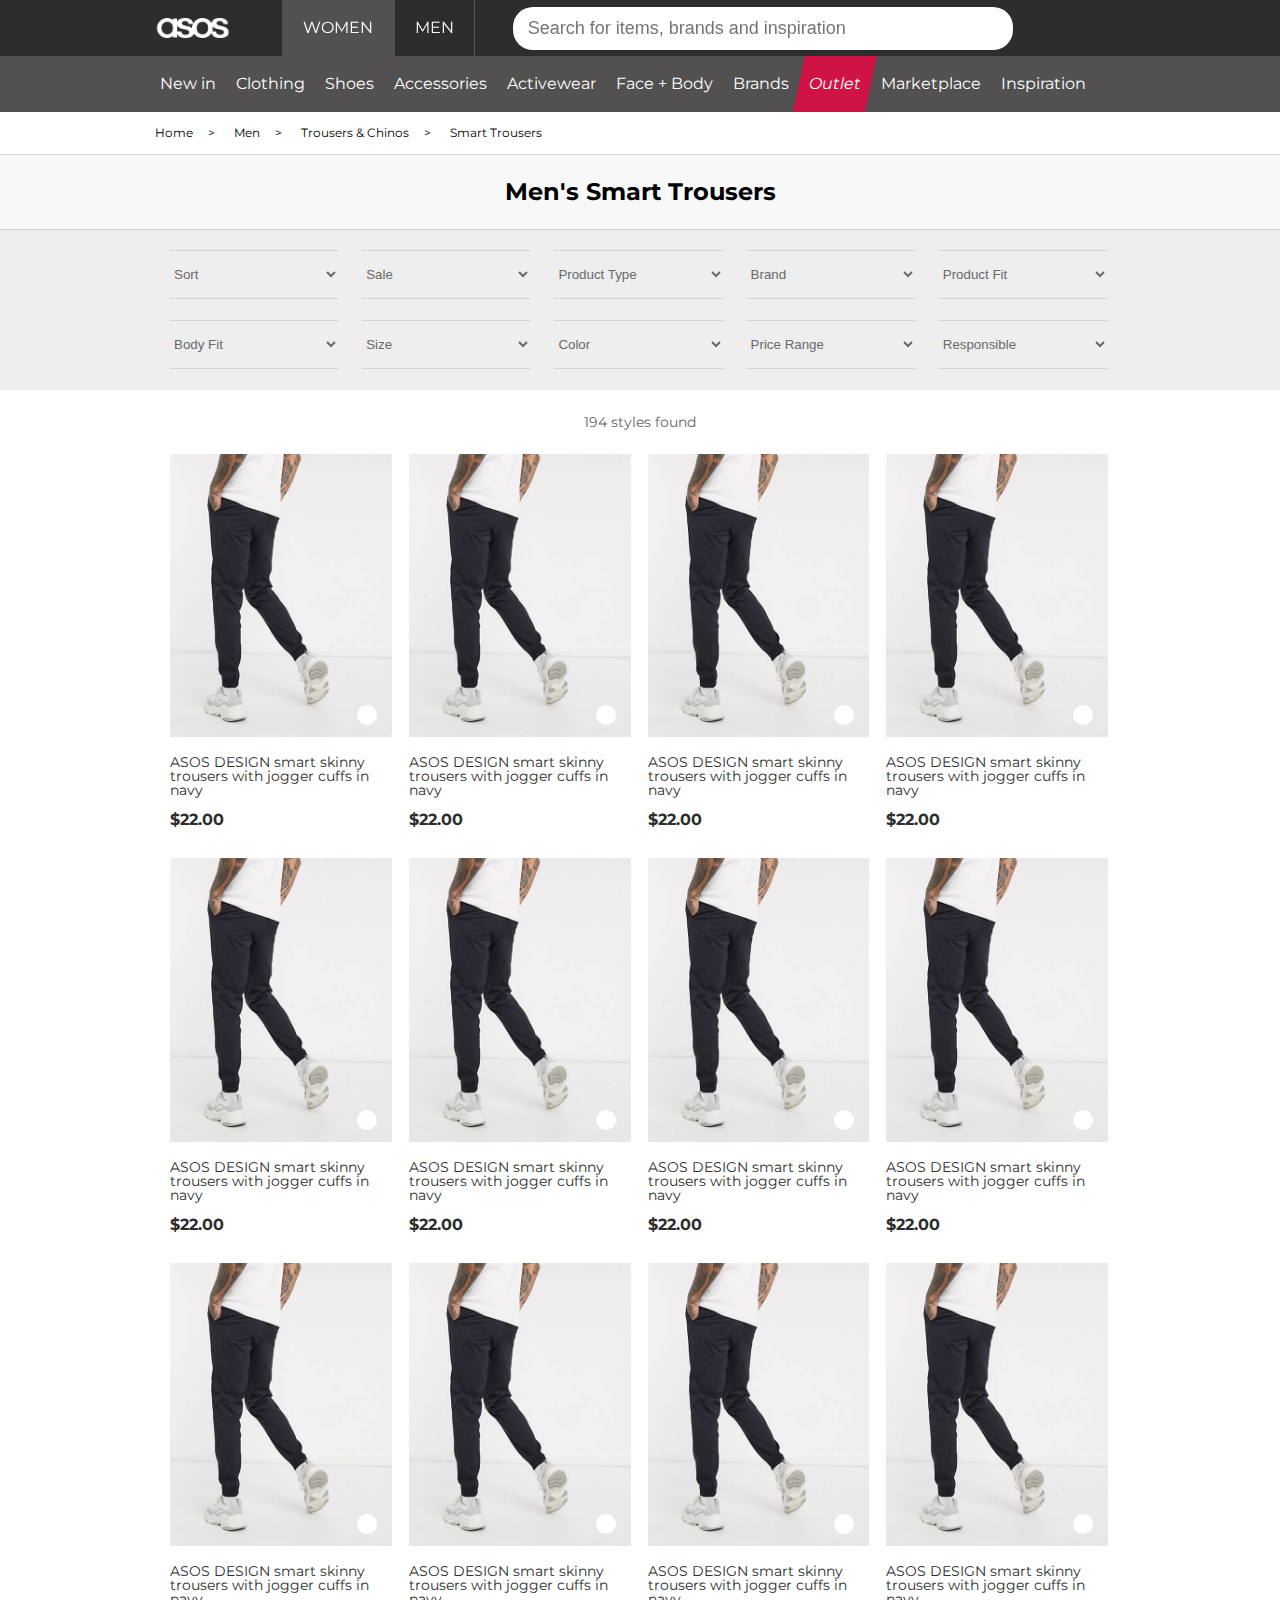
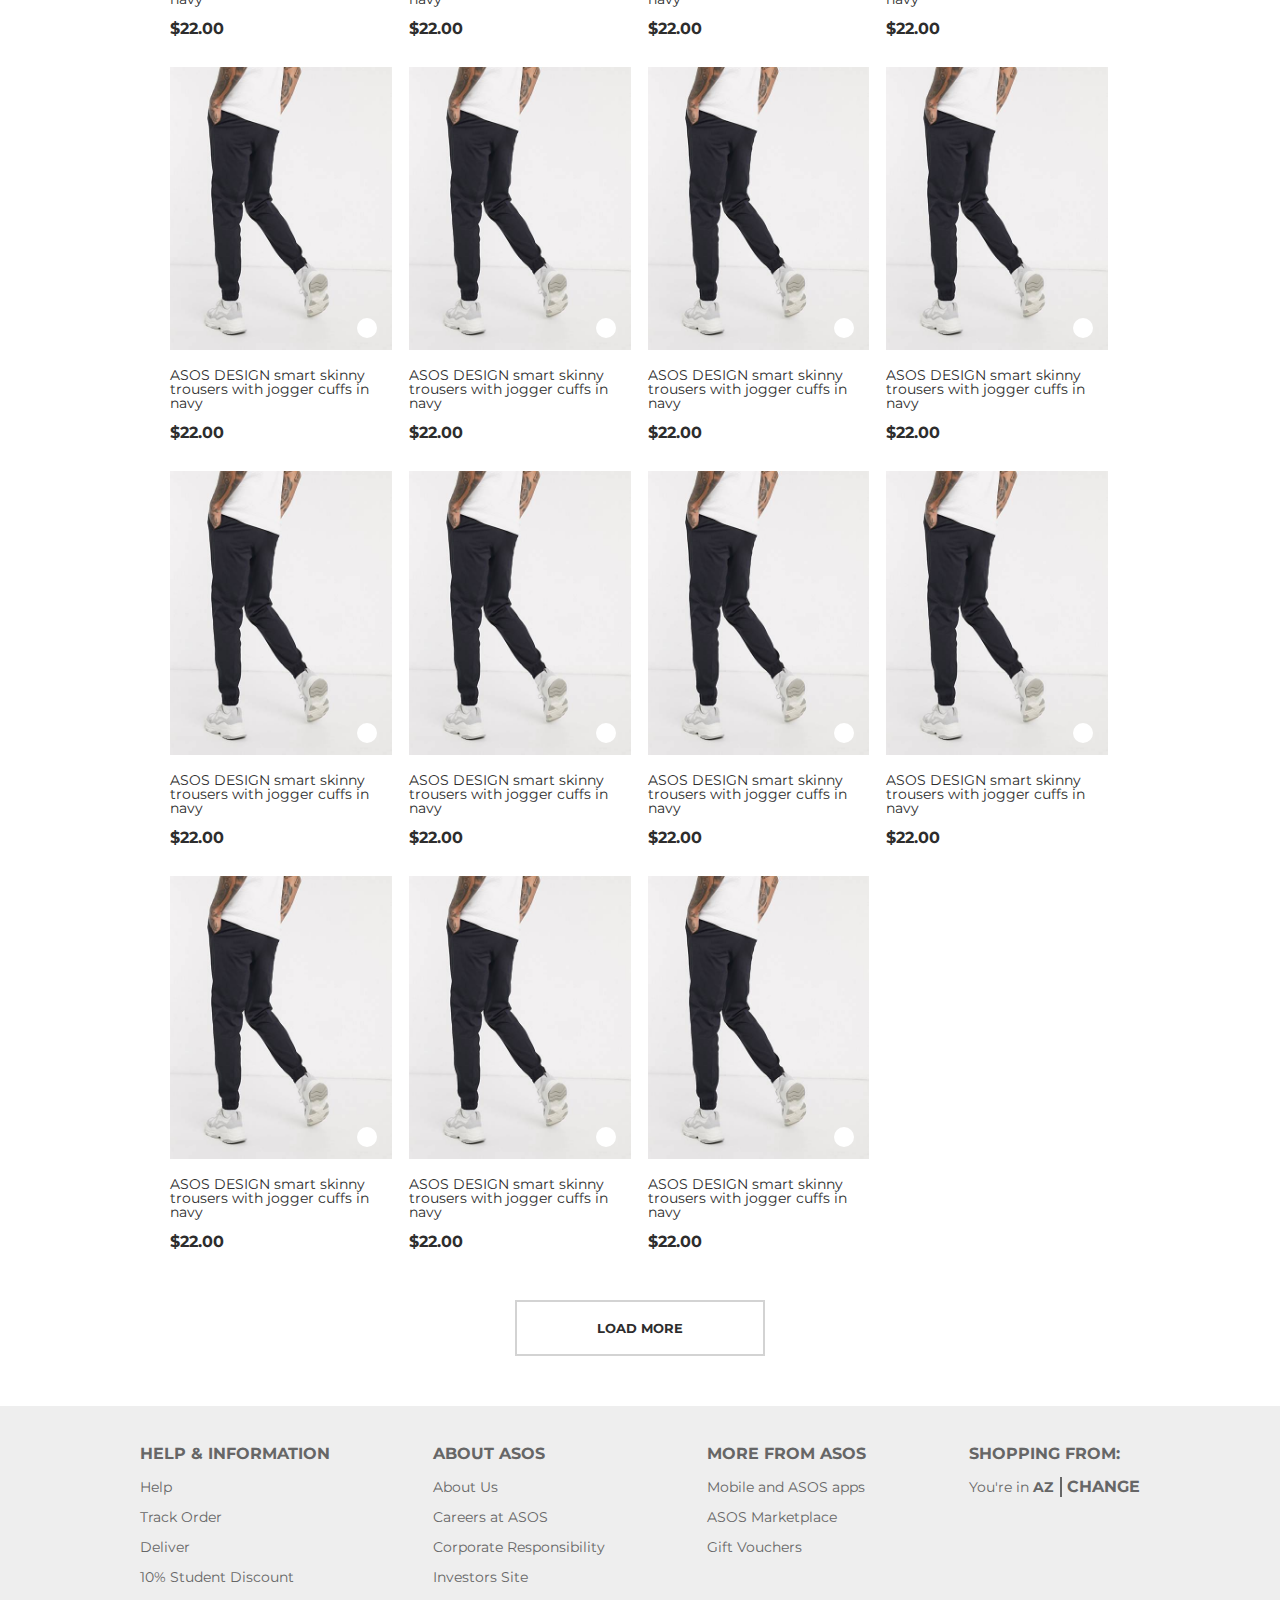
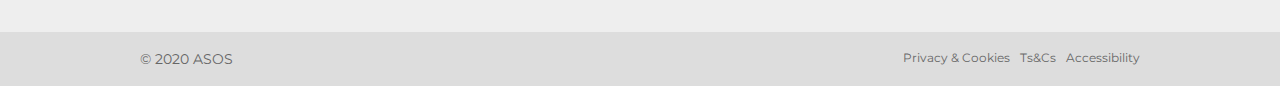
==== commit 65caf67f: "category page done" ====
--- a/clothes-category-page.html
+++ b/clothes-category-page.html
@@ -512,7 +512,7 @@
             <div class="filter-menu-tab-sort-expanded-item">Price Low to High</div>
         </div>
     </div>
-    <div class="filter-menu-tab">
+    <div class="filter-menu-tab right-sliding-menu-open-btn">
         <p class="filter-menu-tab-title">FILTER</p>
     </div>
 </div>
@@ -1023,6 +1023,32 @@
         </div>
     </div>
 </footer>
+
+<div class="right-sliding-menu">
+    <div class="right-sliding-menu-close-btn">
+        <i class="fas fa-times"></i>
+    </div>
+    <div class="right-sliding-menu-window">
+        <div class="right-sliding-menu-window-top">
+            <p class="right-sliding-menu-title">
+                FILTER
+            </p>
+        </div>
+
+        <ul class="right-sliding-menu-window-main">
+            <li class="right-sliding-menu-window-main-item">Product Type</li>
+            <li class="right-sliding-menu-window-main-item">Brand</li>
+            <li class="right-sliding-menu-window-main-item">Product Fit</li>
+            <li class="right-sliding-menu-window-main-item">Body Fit</li>
+            <li class="right-sliding-menu-window-main-item">Size</li>
+            <li class="right-sliding-menu-window-main-item">Color</li>
+            <li class="right-sliding-menu-window-main-item">Price Range</li>
+        </ul>
+        <div class="right-sliding-menu-window-bottom">
+            <button class="right-sliding-menu-window-submit-btn">VIEW ITEMS</button>
+        </div>
+    </div>
+</div>
 <script src="js/main.js"></script>
 <script src="js/category-page.js"></script>
 </body>
--- a/css/category-page.css
+++ b/css/category-page.css
@@ -13,6 +13,9 @@
     margin-left: 15px;
 }
 
+.visited-path-item:last-child:after{
+    content: none;
+}
 .category-title{
     padding:25px 0px;
     text-align: center;
@@ -194,4 +197,64 @@
 .filter-menu-tab-sort-expanded-item:hover{
     background-color: grey;
     color: white;
+}
+
+.right-sliding-menu{
+    position: fixed;
+    width: 100%;
+    top: 0;
+    left: 100%;
+    z-index: 99999;
+    display: flex;
+    height: 100vh;
+    transition: ease-in 0.3s;
+}
+.right-sliding-menu-close-btn{
+    width: 64px;
+    height: 60px;
+    display: flex;
+    justify-content: center;
+    align-items: center;
+    color: white;
+    background-color: #2d2d2d;
+    font-size: 30px;
+}
+.right-sliding-menu-window{
+    width: 100%;
+    background-color: #eee;
+    display: flex;
+    flex-direction: column;
+    justify-content: space-between;
+}
+
+.right-sliding-menu-window-top{
+    width: 100%;
+    font-size: 16px;
+    font-weight: bold;
+    padding: 22px;
+    margin-bottom: 10px;
+    background-color: #fff;
+}
+
+.right-sliding-menu-window-main{
+    padding: 0px 20px;
+    background-color: #fff;
+    margin-bottom: 10px;
+    font-size: 14px;
+    overflow-y: scroll;
+}
+.right-sliding-menu-window-main-item{
+    padding: 20px 0px;
+    border-bottom: 1px solid lightgrey;
+}
+.right-sliding-menu-window-bottom{
+    padding: 15px;
+    background-color: #fff;
+}
+.right-sliding-menu-window-submit-btn{
+    width: 100%;
+    padding: 15px 0px;
+    border: none;
+    background-color: #2d2d2d;
+    color: #fff;
 }